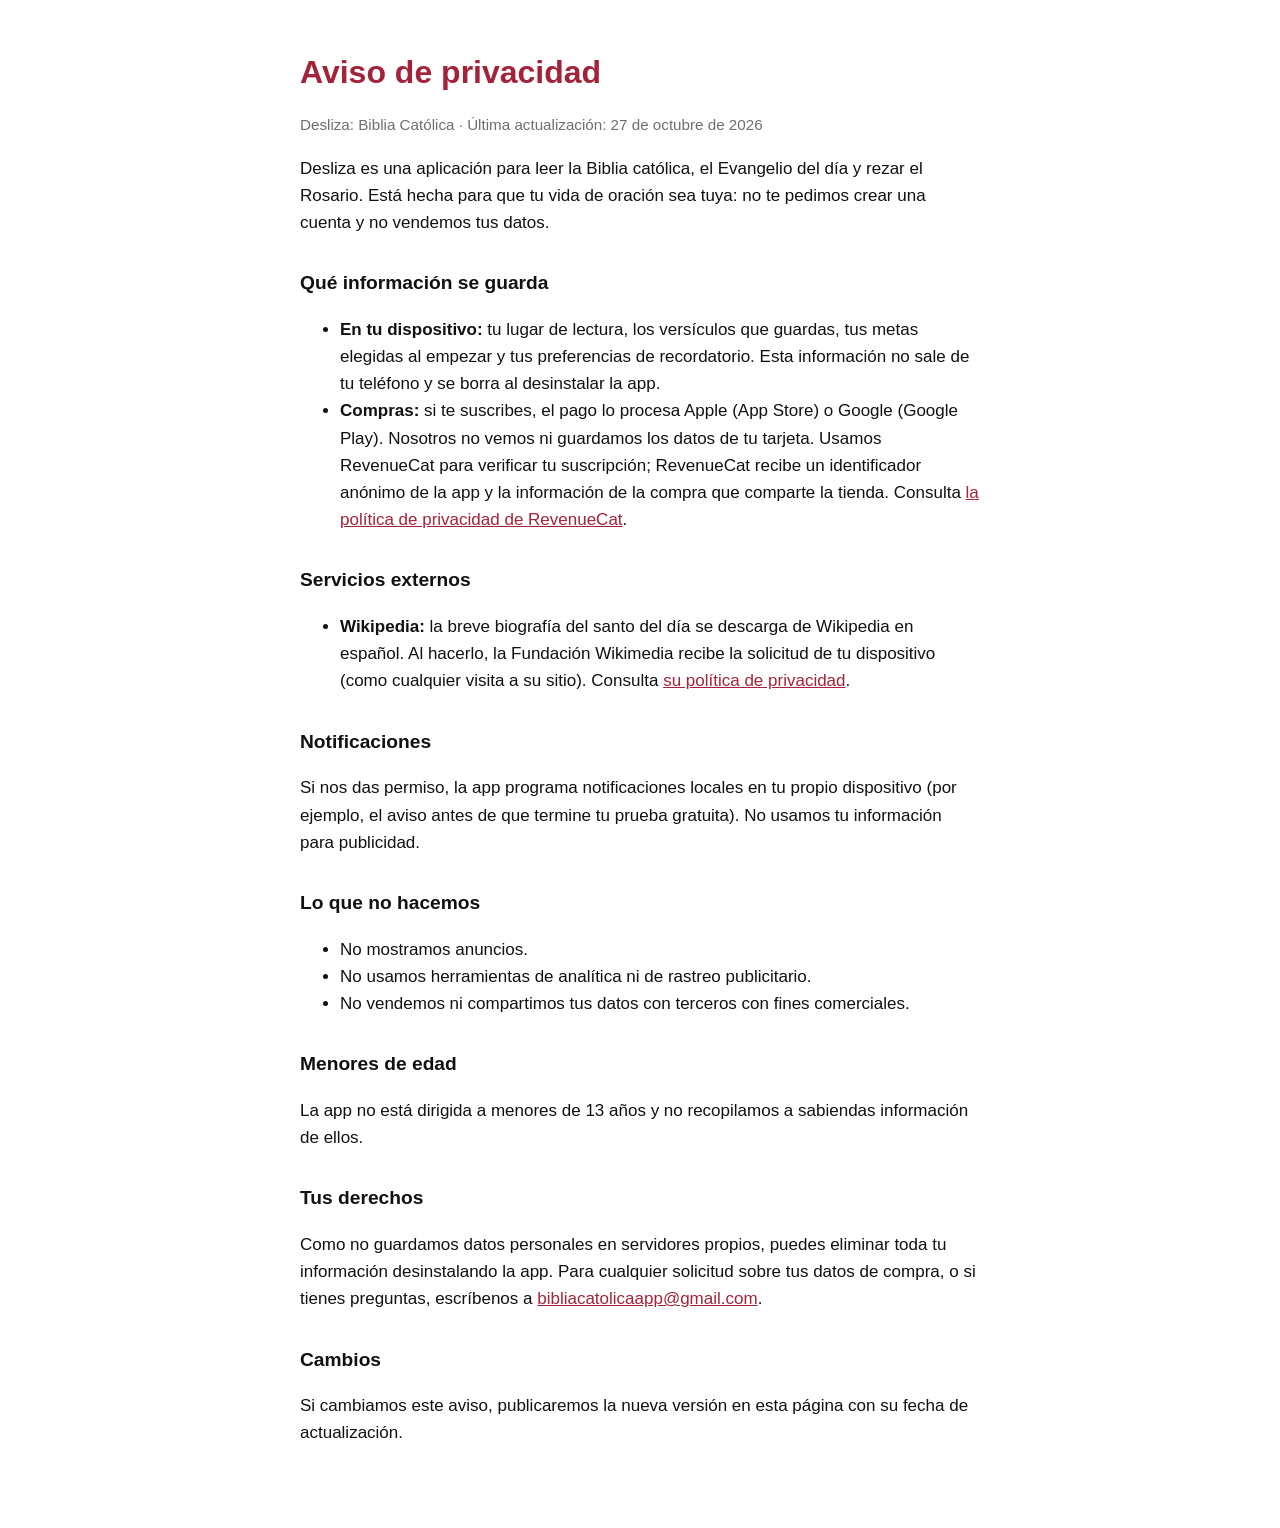
==== privacidad.html @ 8cc135c6 "Desliza: aviso de privacidad y términos de uso" ====
<!doctype html>
<html lang="es">
<head>
  <meta charset="utf-8">
  <meta name="viewport" content="width=device-width, initial-scale=1">
  <title>Aviso de privacidad · Desliza</title>
  <link rel="stylesheet" href="style.css">
</head>
<body>
<main>
  <h1>Aviso de privacidad</h1>
  <p class="muted">Desliza: Biblia Católica · Última actualización: 27 de octubre de 2026</p>

  <p>Desliza es una aplicación para leer la Biblia católica, el Evangelio del día y rezar el Rosario. Está hecha para que tu vida de oración sea tuya: no te pedimos crear una cuenta y no vendemos tus datos.</p>

  <h2>Qué información se guarda</h2>
  <ul>
    <li><strong>En tu dispositivo:</strong> tu lugar de lectura, los versículos que guardas, tus metas elegidas al empezar y tus preferencias de recordatorio. Esta información no sale de tu teléfono y se borra al desinstalar la app.</li>
    <li><strong>Compras:</strong> si te suscribes, el pago lo procesa Apple (App Store) o Google (Google Play). Nosotros no vemos ni guardamos los datos de tu tarjeta. Usamos RevenueCat para verificar tu suscripción; RevenueCat recibe un identificador anónimo de la app y la información de la compra que comparte la tienda. Consulta <a href="https://www.revenuecat.com/privacy">la política de privacidad de RevenueCat</a>.</li>
  </ul>

  <h2>Servicios externos</h2>
  <ul>
    <li><strong>Wikipedia:</strong> la breve biografía del santo del día se descarga de Wikipedia en español. Al hacerlo, la Fundación Wikimedia recibe la solicitud de tu dispositivo (como cualquier visita a su sitio). Consulta <a href="https://foundation.wikimedia.org/wiki/Policy:Privacy_policy/es">su política de privacidad</a>.</li>
  </ul>

  <h2>Notificaciones</h2>
  <p>Si nos das permiso, la app programa notificaciones locales en tu propio dispositivo (por ejemplo, el aviso antes de que termine tu prueba gratuita). No usamos tu información para publicidad.</p>

  <h2>Lo que no hacemos</h2>
  <ul>
    <li>No mostramos anuncios.</li>
    <li>No usamos herramientas de analítica ni de rastreo publicitario.</li>
    <li>No vendemos ni compartimos tus datos con terceros con fines comerciales.</li>
  </ul>

  <h2>Menores de edad</h2>
  <p>La app no está dirigida a menores de 13 años y no recopilamos a sabiendas información de ellos.</p>

  <h2>Tus derechos</h2>
  <p>Como no guardamos datos personales en servidores propios, puedes eliminar toda tu información desinstalando la app. Para cualquier solicitud sobre tus datos de compra, o si tienes preguntas, escríbenos a <a href="mailto:bibliacatolicaapp@gmail.com">bibliacatolicaapp@gmail.com</a>.</p>

  <h2>Cambios</h2>
  <p>Si cambiamos este aviso, publicaremos la nueva versión en esta página con su fecha de actualización.</p>
</main>
</body>
</html>
---- style.css ----
:root { color-scheme: light dark; --bg: #FFFFFF; --text: #111111; --muted: #6E6E6E; --accent: #A3243A; }
@media (prefers-color-scheme: dark) { :root { --bg: #0D0D0D; --text: #F4F4F4; --muted: #9B9B9B; --accent: #E46A7E; } }
body { background: var(--bg); color: var(--text); font: 17px/1.6 -apple-system, "Segoe UI", Roboto, Helvetica, Arial, sans-serif; margin: 0; padding: 32px 16px 64px; }
main { max-width: 680px; margin: 0 auto; }
h1 { color: var(--accent); font-size: 2rem; line-height: 1.2; }
h2 { font-size: 1.2rem; margin-top: 2rem; }
p, li { color: var(--text); }
.muted { color: var(--muted); font-size: 0.95rem; }
a { color: var(--accent); }
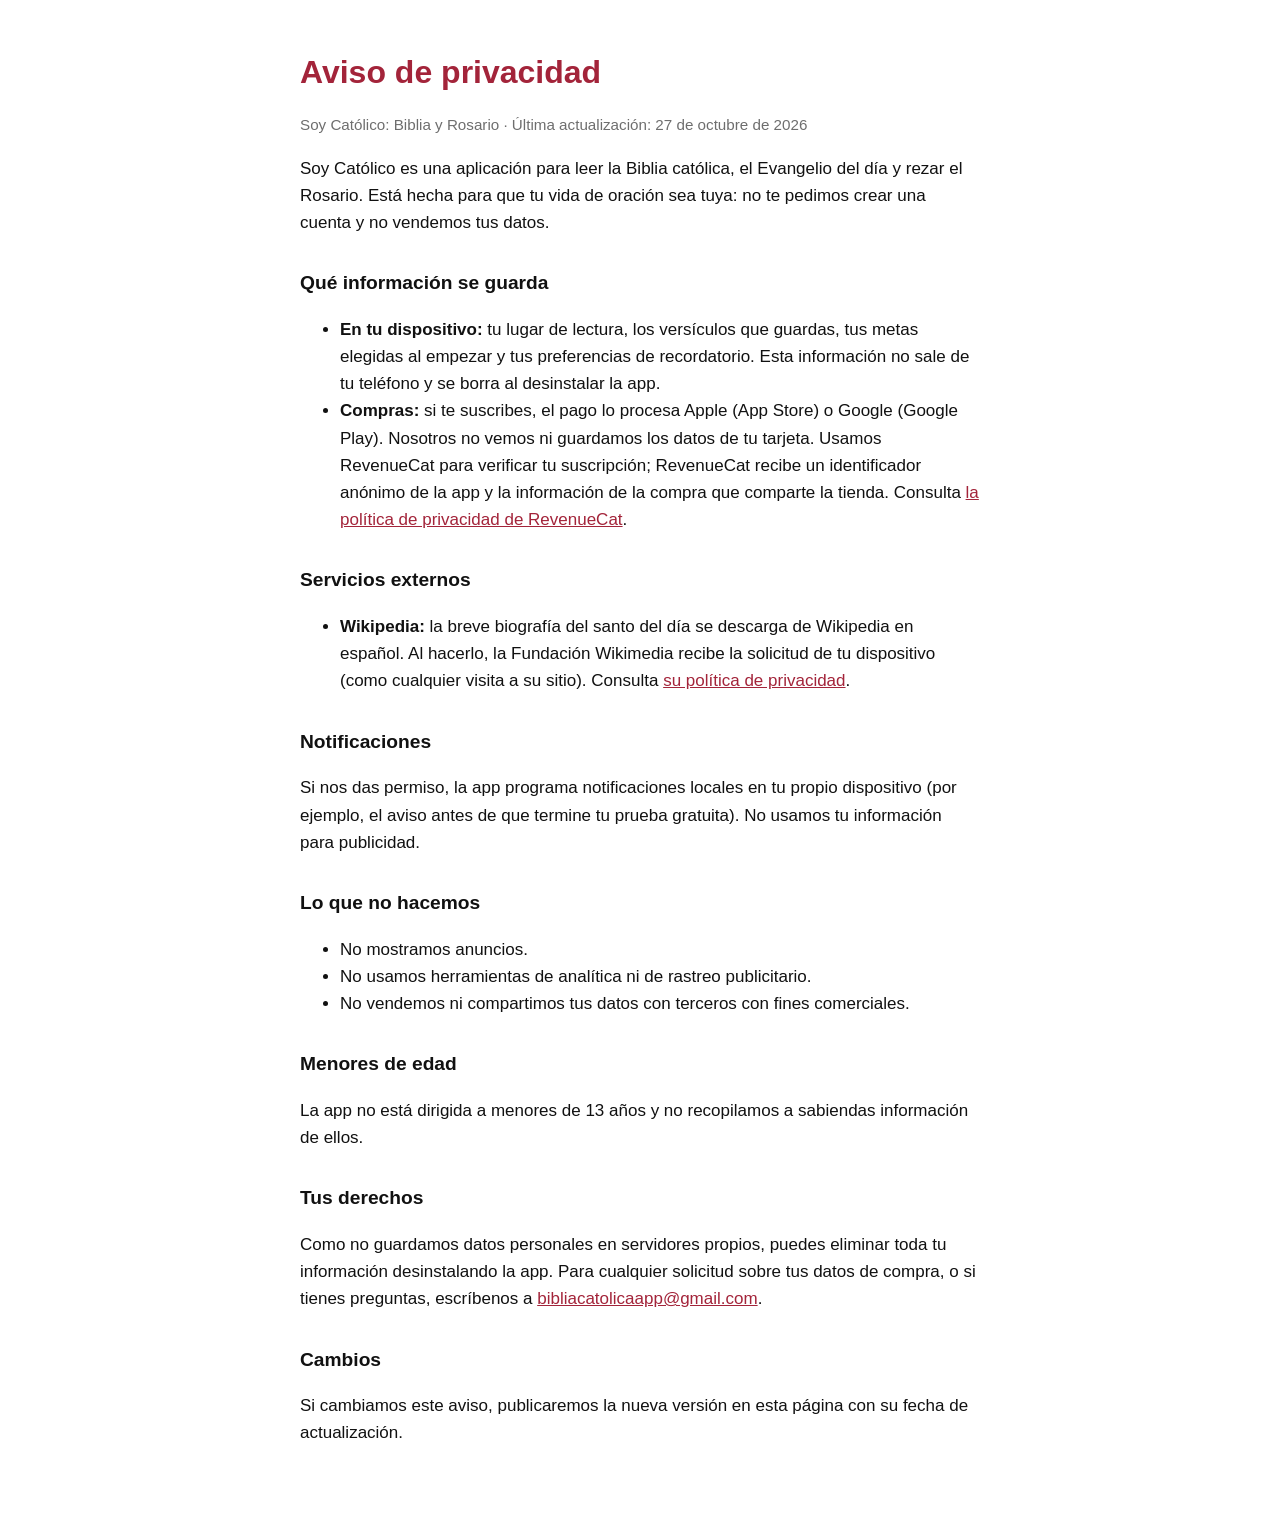
==== commit f9d5cd35: "Rename to Soy Católico" ====
--- a/privacidad.html
+++ b/privacidad.html
@@ -3,15 +3,15 @@
 <head>
   <meta charset="utf-8">
   <meta name="viewport" content="width=device-width, initial-scale=1">
-  <title>Aviso de privacidad · Desliza</title>
+  <title>Aviso de privacidad · Soy Católico</title>
   <link rel="stylesheet" href="style.css">
 </head>
 <body>
 <main>
   <h1>Aviso de privacidad</h1>
-  <p class="muted">Desliza: Biblia Católica · Última actualización: 27 de octubre de 2026</p>
+  <p class="muted">Soy Católico: Biblia y Rosario · Última actualización: 27 de octubre de 2026</p>
 
-  <p>Desliza es una aplicación para leer la Biblia católica, el Evangelio del día y rezar el Rosario. Está hecha para que tu vida de oración sea tuya: no te pedimos crear una cuenta y no vendemos tus datos.</p>
+  <p>Soy Católico es una aplicación para leer la Biblia católica, el Evangelio del día y rezar el Rosario. Está hecha para que tu vida de oración sea tuya: no te pedimos crear una cuenta y no vendemos tus datos.</p>
 
   <h2>Qué información se guarda</h2>
   <ul>
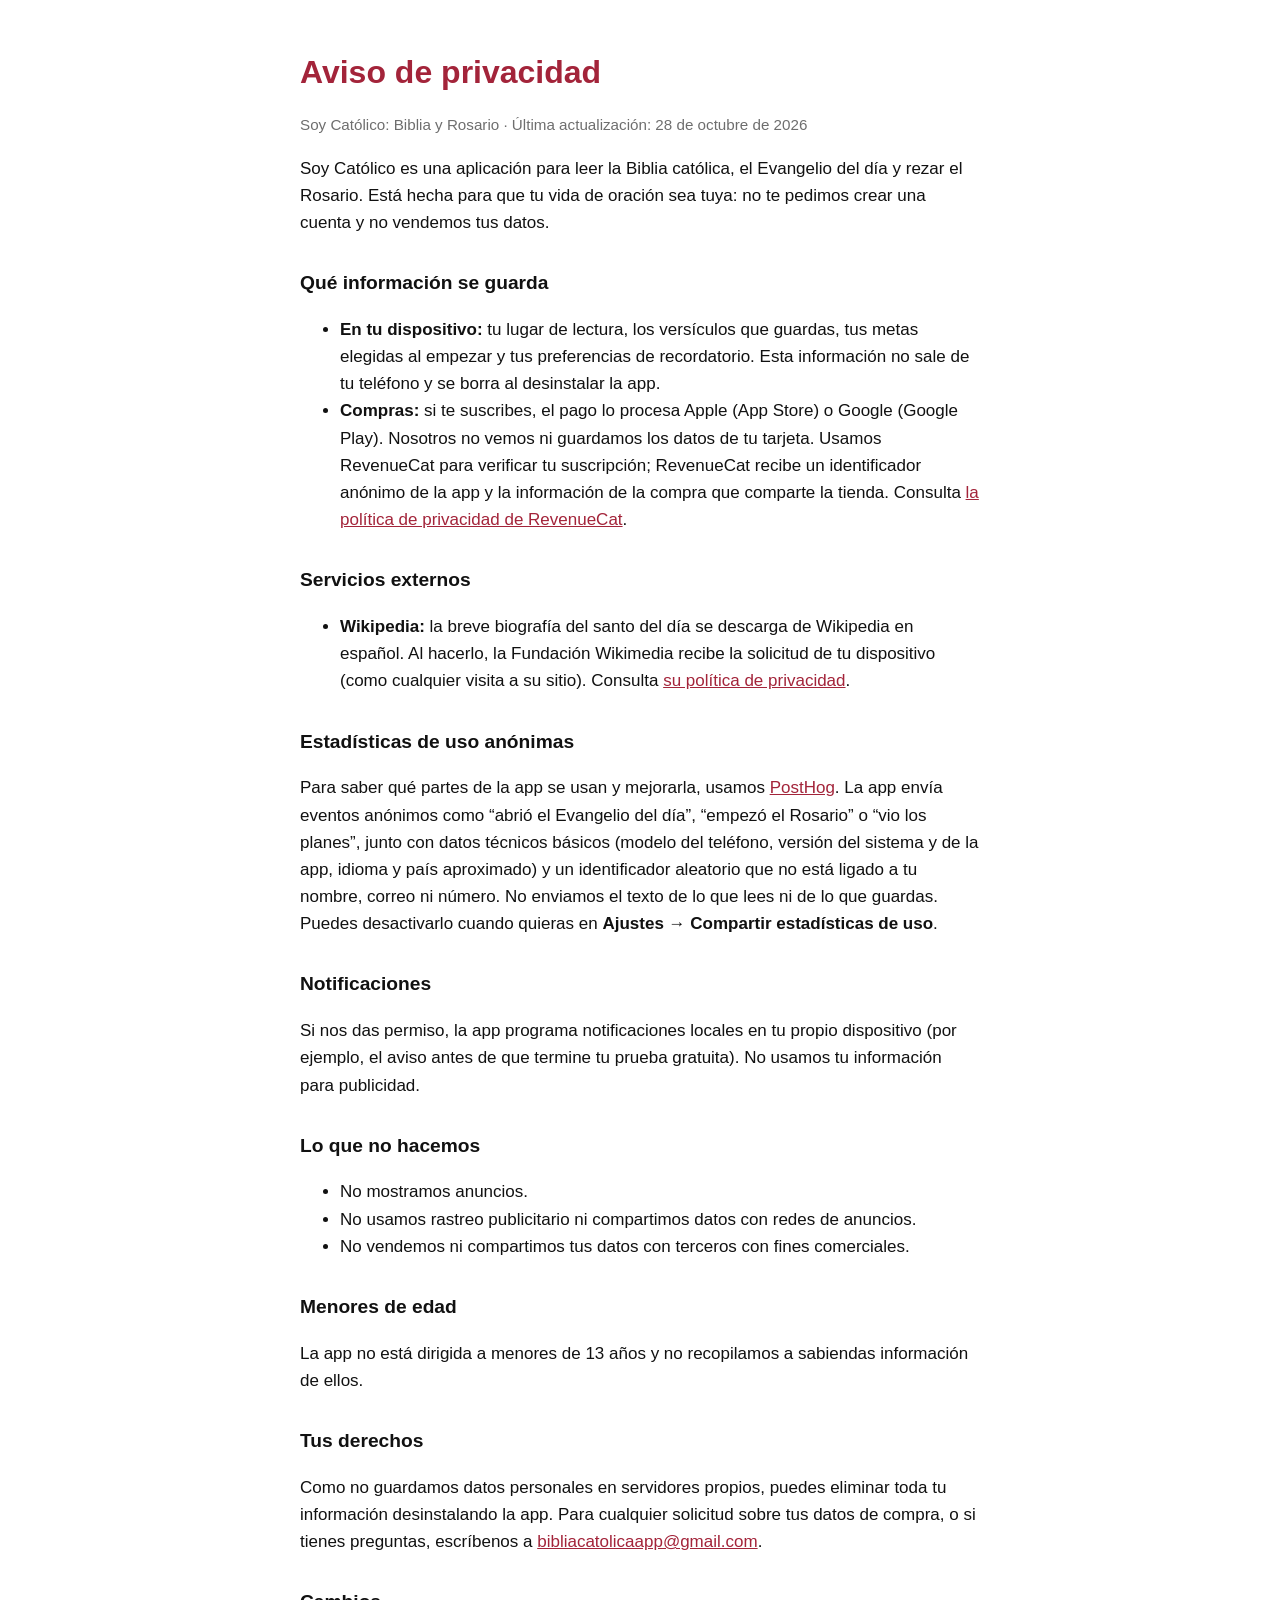
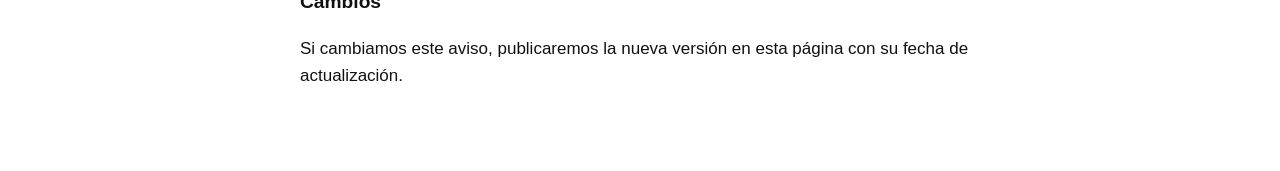
==== commit 59bc28c3: "Aviso de privacidad: estadísticas de uso anónimas" ====
--- a/privacidad.html
+++ b/privacidad.html
@@ -9,7 +9,7 @@
 <body>
 <main>
   <h1>Aviso de privacidad</h1>
-  <p class="muted">Soy Católico: Biblia y Rosario · Última actualización: 27 de octubre de 2026</p>
+  <p class="muted">Soy Católico: Biblia y Rosario · Última actualización: 28 de octubre de 2026</p>
 
   <p>Soy Católico es una aplicación para leer la Biblia católica, el Evangelio del día y rezar el Rosario. Está hecha para que tu vida de oración sea tuya: no te pedimos crear una cuenta y no vendemos tus datos.</p>
 
@@ -24,13 +24,16 @@
     <li><strong>Wikipedia:</strong> la breve biografía del santo del día se descarga de Wikipedia en español. Al hacerlo, la Fundación Wikimedia recibe la solicitud de tu dispositivo (como cualquier visita a su sitio). Consulta <a href="https://foundation.wikimedia.org/wiki/Policy:Privacy_policy/es">su política de privacidad</a>.</li>
   </ul>
 
+  <h2>Estadísticas de uso anónimas</h2>
+  <p>Para saber qué partes de la app se usan y mejorarla, usamos <a href="https://posthog.com/privacy">PostHog</a>. La app envía eventos anónimos como “abrió el Evangelio del día”, “empezó el Rosario” o “vio los planes”, junto con datos técnicos básicos (modelo del teléfono, versión del sistema y de la app, idioma y país aproximado) y un identificador aleatorio que no está ligado a tu nombre, correo ni número. No enviamos el texto de lo que lees ni de lo que guardas. Puedes desactivarlo cuando quieras en <strong>Ajustes → Compartir estadísticas de uso</strong>.</p>
+
   <h2>Notificaciones</h2>
   <p>Si nos das permiso, la app programa notificaciones locales en tu propio dispositivo (por ejemplo, el aviso antes de que termine tu prueba gratuita). No usamos tu información para publicidad.</p>
 
   <h2>Lo que no hacemos</h2>
   <ul>
     <li>No mostramos anuncios.</li>
-    <li>No usamos herramientas de analítica ni de rastreo publicitario.</li>
+    <li>No usamos rastreo publicitario ni compartimos datos con redes de anuncios.</li>
     <li>No vendemos ni compartimos tus datos con terceros con fines comerciales.</li>
   </ul>
 
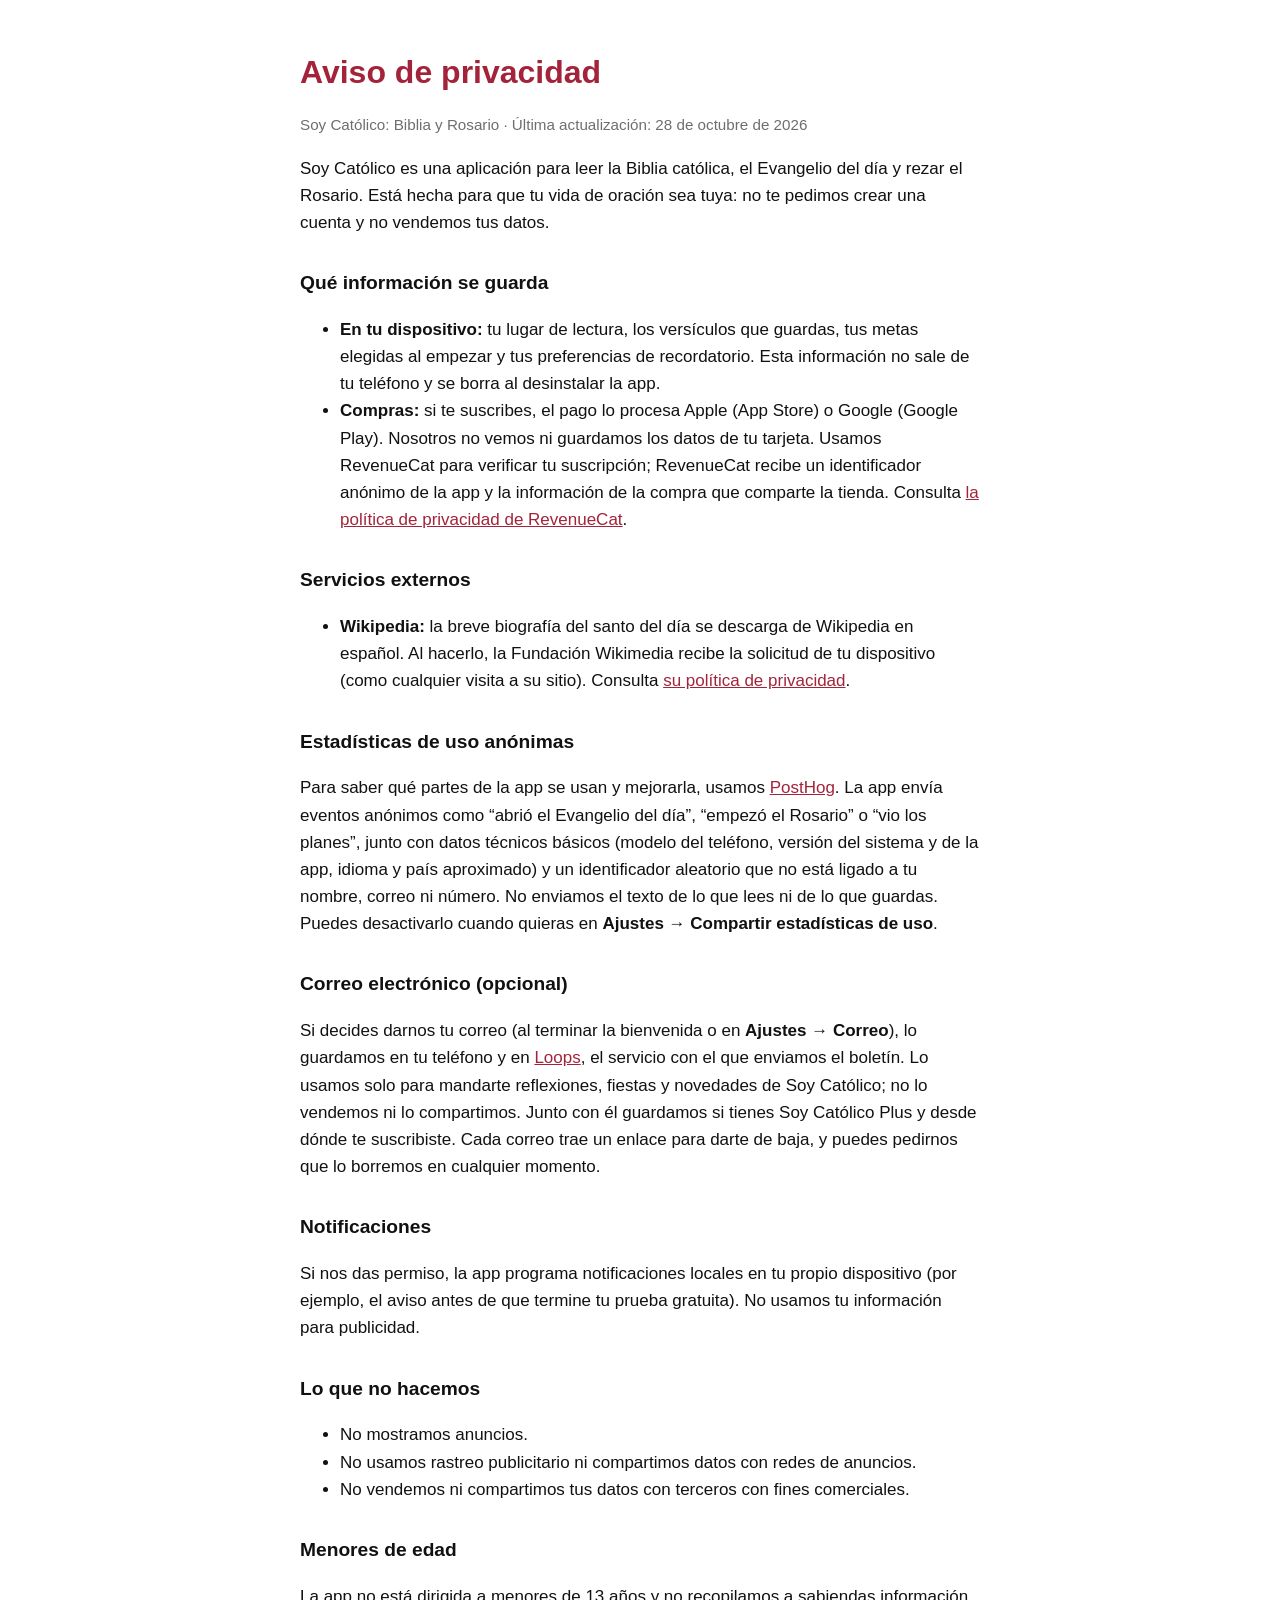
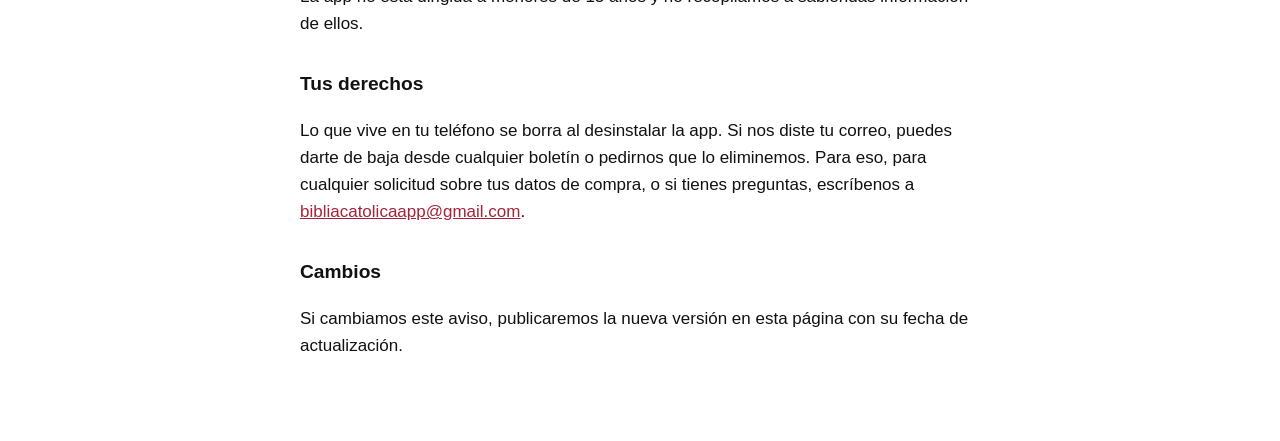
==== commit d991c78b: "Aviso de privacidad: correo electrónico opcional" ====
--- a/privacidad.html
+++ b/privacidad.html
@@ -27,6 +27,9 @@
   <h2>Estadísticas de uso anónimas</h2>
   <p>Para saber qué partes de la app se usan y mejorarla, usamos <a href="https://posthog.com/privacy">PostHog</a>. La app envía eventos anónimos como “abrió el Evangelio del día”, “empezó el Rosario” o “vio los planes”, junto con datos técnicos básicos (modelo del teléfono, versión del sistema y de la app, idioma y país aproximado) y un identificador aleatorio que no está ligado a tu nombre, correo ni número. No enviamos el texto de lo que lees ni de lo que guardas. Puedes desactivarlo cuando quieras en <strong>Ajustes → Compartir estadísticas de uso</strong>.</p>
 
+  <h2>Correo electrónico (opcional)</h2>
+  <p>Si decides darnos tu correo (al terminar la bienvenida o en <strong>Ajustes → Correo</strong>), lo guardamos en tu teléfono y en <a href="https://loops.so/privacy">Loops</a>, el servicio con el que enviamos el boletín. Lo usamos solo para mandarte reflexiones, fiestas y novedades de Soy Católico; no lo vendemos ni lo compartimos. Junto con él guardamos si tienes Soy Católico Plus y desde dónde te suscribiste. Cada correo trae un enlace para darte de baja, y puedes pedirnos que lo borremos en cualquier momento.</p>
+
   <h2>Notificaciones</h2>
   <p>Si nos das permiso, la app programa notificaciones locales en tu propio dispositivo (por ejemplo, el aviso antes de que termine tu prueba gratuita). No usamos tu información para publicidad.</p>
 
@@ -41,7 +44,7 @@
   <p>La app no está dirigida a menores de 13 años y no recopilamos a sabiendas información de ellos.</p>
 
   <h2>Tus derechos</h2>
-  <p>Como no guardamos datos personales en servidores propios, puedes eliminar toda tu información desinstalando la app. Para cualquier solicitud sobre tus datos de compra, o si tienes preguntas, escríbenos a <a href="mailto:bibliacatolicaapp@gmail.com">bibliacatolicaapp@gmail.com</a>.</p>
+  <p>Lo que vive en tu teléfono se borra al desinstalar la app. Si nos diste tu correo, puedes darte de baja desde cualquier boletín o pedirnos que lo eliminemos. Para eso, para cualquier solicitud sobre tus datos de compra, o si tienes preguntas, escríbenos a <a href="mailto:bibliacatolicaapp@gmail.com">bibliacatolicaapp@gmail.com</a>.</p>
 
   <h2>Cambios</h2>
   <p>Si cambiamos este aviso, publicaremos la nueva versión en esta página con su fecha de actualización.</p>
